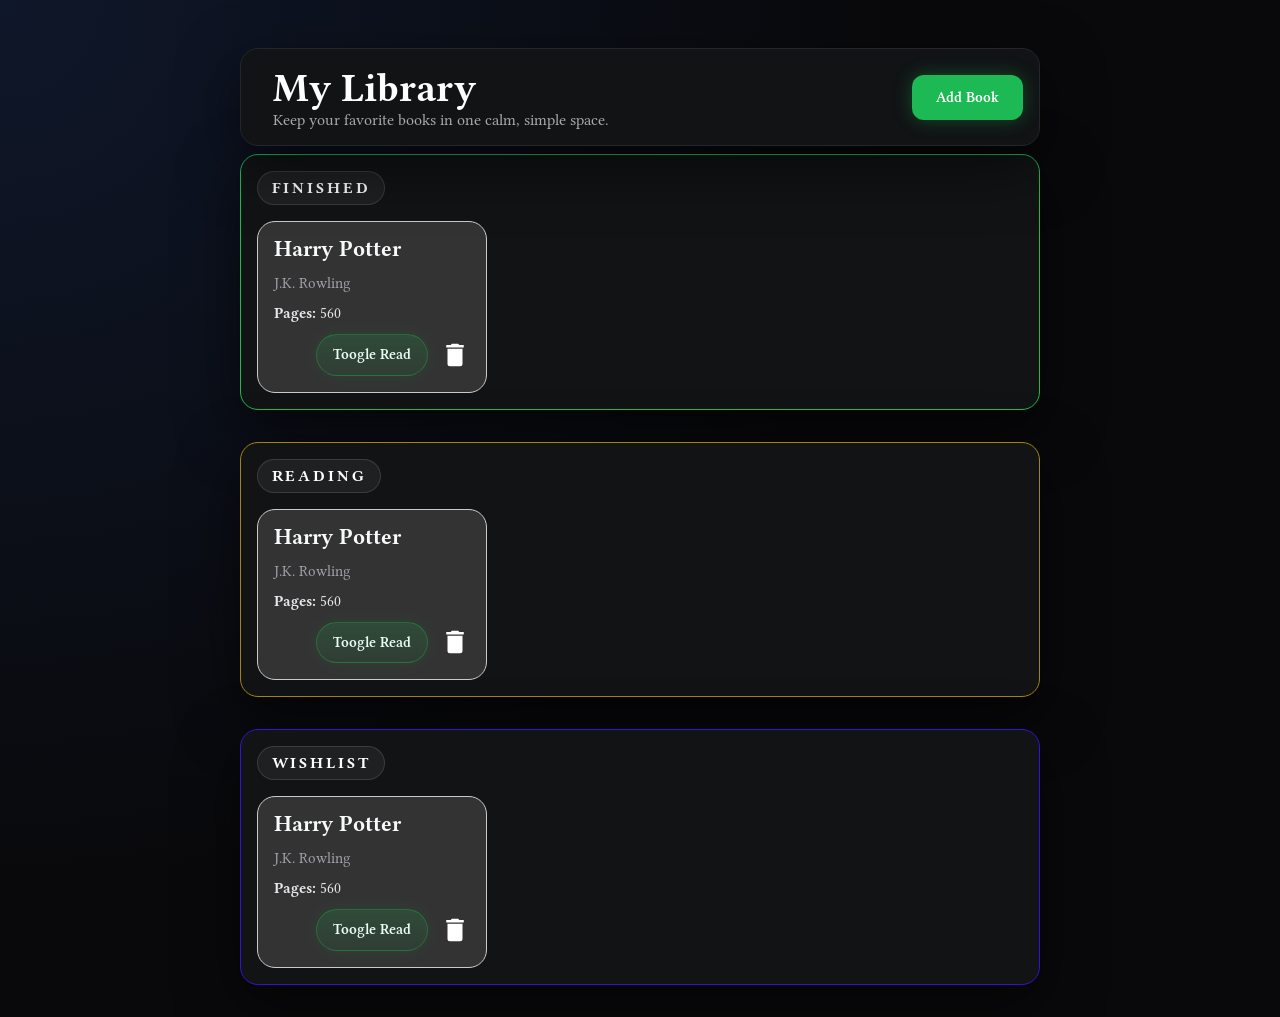
==== 08-library/index.html @ 4fbe8f48 "Made index and styles of the library project" ====
<!DOCTYPE html>
<html lang="en">
<head>
    <meta charset="UTF-8">
    <meta name="viewport" content="width=device-width, initial-scale=1.0">
    <title>My Library</title>
    <link rel="stylesheet" href="./style.css">
    <script src="./script.js" defer></script>
    <link rel="preconnect" href="https://fonts.googleapis.com">
    <link rel="preconnect" href="https://fonts.gstatic.com" crossorigin>
    <link href="https://fonts.googleapis.com/css2?family=Libertinus+Serif:wght@400;600;700&display=swap" rel="stylesheet">
</head>
<body>
    <div class="header">
        <div class = "divTitle">
            <p class="title">My Library</p>
            <p class="subtitle">Keep your favorite books in one calm, simple space.</p>
        </div>
        <div class= "addBook">
            <button command="show-input"> Add Book</button>
            <dialog id="favDialog">
                <form>
                    <p>
                        <label for="bookTitle">Book title</label>
                        <input id="bookTitle" name="bookTitle" type="text" />
                    </p>
                    <p>
                        <label for="bookAuthor">Author</label>
                        <input id="bookAuthor" name="bookAuthor" type="text" />
                    </p>
                    <p>
                        <label for="bookPages">Pages</label>
                        <input id="bookPages" name="bookPages" type="number" min="1" />
                    </p>
                    <p>
                        <label for="bookStatus">Status</label>
                        <select id="bookStatus" name="bookStatus">
                            <option value="finished">Finished</option>
                            <option value="reading">Reading</option>
                            <option value="wishlist">Wishlist</option>
                        </select>
                    </p>
                    <div>
                        <button value="cancel" formmethod="dialog">Cancel</button>
                        <button id="confirmBtn" value="default">Add book</button>
                    </div>
                </form>
            </dialog>
        </div>
    </div>

    <div class="finished">
        <p> Finished </p>
        <div>
            <h2> Harry Potter </h2>
            <p class="bookAuthor">J.K. Rowling</p>
            <p class="bookPages"><span class="pagesLabel">Pages:</span> 560</p>
            <div class="buttonsBook">
                <button> Toogle Read </button>
                <button class="deleteButton" type="button" aria-label="Delete book">
                    <img src="./images/delete/delete.svg" alt="delete icon" class="deleteDefault">
                    <img src="./images/delete/delete-hover.svg" alt="delete hover icon" class="deleteHover">
                </button>
            </div>
        </div>
    </div>

    <div class="reading">
        <p> Reading </p>
        <div>
            <h2> Harry Potter </h2>
            <p class="bookAuthor">J.K. Rowling</p>
            <p class="bookPages"><span class="pagesLabel">Pages:</span> 560</p>
            <div class="buttonsBook">
                <button> Toogle Read </button>
                <button class="deleteButton" type="button" aria-label="Delete book">
                    <img src="./images/delete/delete.svg" alt="delete icon" class="deleteDefault">
                    <img src="./images/delete/delete-hover.svg" alt="delete hover icon" class="deleteHover">
                </button>
            </div>
        </div>
    </div>

    <div class="wishlist">
        <p> Wishlist </p>
        <div>
            <h2> Harry Potter </h2>
            <p class="bookAuthor">J.K. Rowling</p>
            <p class="bookPages"><span class="pagesLabel">Pages:</span> 560</p>
            <div class="buttonsBook">
                <button> Toogle Read </button>
                <button class="deleteButton" type="button" aria-label="Delete book">
                    <img src="./images/delete/delete.svg" alt="delete icon" class="deleteDefault">
                    <img src="./images/delete/delete-hover.svg" alt="delete hover icon" class="deleteHover">
                </button>
            </div>
        </div>
    </div>
</body>
</html>
---- 08-library/style.css ----
*{
    margin: 0;
    padding: 0;
    box-sizing: border-box;
}

body {
    min-height: 100vh;
    font-family: "Libertinus Serif", serif;
    padding: 1.5rem 15rem 2rem;
    background:
    radial-gradient(circle at top left,#0f172a 0%,#09090b 55%),
    radial-gradient(circle at bottom right,#0a0f1e 0%,#050505 60%);
}

button,
input,
textarea,
select {
    font: inherit;
}

.header {
    position: sticky;
    top: 3rem;
    z-index: 10;
    background: #111315;
    border: 1px solid #23262d;
    border-radius: 18px;
    overflow: hidden;
    box-shadow: 0 20px 60px rgba(0, 0, 0, .55);
    display: flex;
    justify-content: space-between;
    align-items: center;
    padding: 1rem;
}

.addBook > button {
    border: none;
    padding: 14px 24px;
    border-radius: 12px;
    cursor: pointer;
    font-size: 15px;
    font-weight: 600;
    color: white;
    background: #1DB954;
    transition: .2s;
    box-shadow: 0 0 18px rgba(29, 185, 84, .35);

}

#favDialog {
    position: fixed;
    top: 50%;
    left: 50%;
    transform: translate(-50%, -50%);
    border: 1px solid #23262d;
    border-radius: 20px;
    padding: 0;
    background: transparent;
    color: #f8fafc;
    box-shadow: 0 30px 80px rgba(0, 0, 0, .65);
}

#favDialog::backdrop {
    background: rgba(2, 6, 23, .72);
    backdrop-filter: blur(6px);
}

#favDialog form {
    min-width: min(92vw, 420px);
    padding: 1.25rem;
    border-radius: 20px;
    background: linear-gradient(180deg, #111315, #0b0d10);
    display: flex;
    flex-direction: column;
    gap: 1rem;
}

#favDialog form p {
    display: flex;
    flex-direction: column;
    gap: .45rem;
}

#favDialog label {
    color: #d1d5db;
    font-size: .95rem;
    font-weight: 600;
}

#favDialog input,
#favDialog select {
    width: 100%;
    border: 1px solid #2b3038;
    border-radius: 12px;
    background: #171a1f;
    color: #f8fafc;
    padding: .8rem .9rem;
    outline: none;
    transition: border-color .2s ease, box-shadow .2s ease, transform .2s ease;
}

#favDialog input:focus,
#favDialog select:focus {
    border-color: rgba(29, 185, 84, .75);
    box-shadow: 0 0 0 3px rgba(29, 185, 84, .15);
}

#favDialog form > div {
    display: flex;
    justify-content: flex-end;
    gap: .75rem;
    margin-top: .25rem;
}

#favDialog form > div button {
    border: 0;
    border-radius: 999px;
    padding: .7rem 1rem;
    cursor: pointer;
    font-weight: 700;
    transition: transform .2s ease, box-shadow .2s ease, background .2s ease;
}

#favDialog form > div button[value="cancel"] {
    background: #23262d;
    color: #e5e7eb;
}

#favDialog form > div button[value="default"] {
    background: #1DB954;
    color: #ffffff;
    box-shadow: 0 0 18px rgba(29, 185, 84, .25);
}

#favDialog form > div button:hover {
    transform: translateY(-1px);
}

.divTitle{
    padding-left: 1rem;
}

.title {
    font-weight: 700;
    color: white;
    font-size: 2.5rem;
}

.subtitle{
    font-weight: 150;
    color: rgb(168, 168, 168);
    font-size: 1rem;
    
}

.finished,
.reading,
.wishlist {
    margin-top: 2rem;
    background: #111315;
    box-shadow: 0 20px 60px rgba(0, 0, 0, .55);
    display: flex;
    flex-direction: column;
    align-items: flex-start;
    gap: 1rem;
    border-radius: 18px;
    padding: 1rem;
}

.finished {
    border: 1px solid #1DB954;
}

.reading {
    border: 1px solid #a88211;
}

.wishlist {
    border: 1px solid #3114d7;
}

.finished > p,
.reading > p,
.wishlist > p {
    color: #ffffff;
    font-size: 1rem;
    font-weight: 700;
    letter-spacing: .18em;
    text-transform: uppercase;
    background: rgba(255, 255, 255, .06);
    border: 1px solid rgba(255, 255, 255, .12);
    padding: .45rem .85rem;
    border-radius: 999px;
}

.finished > div,
.reading > div,
.wishlist > div {
    border: 1px solid #cacaca;
    background-color: #333;
    border-radius: 1rem;
    padding: 1rem;
    display: flex;
    flex-direction: column;
    gap: 0.75rem;
    color: #f3f4f6;
    min-width: 30%;
    max-width: 45%;
}

.finished > div > h2,
.reading > div > h2,
.wishlist > div > h2 {
    color: #f8fafc;
    font-size: 1.35rem;
    font-weight: 700;
    line-height: 1.1;
}

.bookAuthor {
    color: #a1a1aa;
    font-size: 0.95rem;
}

.bookPages {
    color: #e5e7eb;
    font-size: 0.95rem;
    font-weight: 400;
}

.pagesLabel {
    font-weight: 700;
}

.buttonsBook {
    display: flex;
    align-items: center;
    gap: 0.75rem;
    justify-content: flex-end;
    width: 100%;
}

.buttonsBook > button:not(.deleteButton) {
    border: 1px solid rgba(29, 185, 84, 0.35);
    background: linear-gradient(180deg, rgba(29, 185, 84, 0.18), rgba(29, 185, 84, 0.08));
    color: #ecfdf3;
    padding: 0.7rem 1rem;
    border-radius: 999px;
    font-size: 0.92rem;
    font-weight: 600;
    cursor: pointer;
    transition: transform 0.2s ease, background 0.2s ease, border-color 0.2s ease, box-shadow 0.2s ease;
    box-shadow: 0 0 16px rgba(29, 185, 84, 0.12);
}

.buttonsBook > button:not(.deleteButton):hover {
    transform: translateY(-1px);
    background: linear-gradient(180deg, rgba(29, 185, 84, 0.28), rgba(29, 185, 84, 0.14));
    border-color: rgba(29, 185, 84, 0.55);
    box-shadow: 0 0 18px rgba(29, 185, 84, 0.2);
}

.finished > :is(p, div),
.reading > :is(p, div),
.wishlist > :is(p, div) {
    border-radius: inherit;
}

.finished > div,
.reading > div,
.wishlist > div {
    min-width: 30%;
    max-width: 45%;
}

.finished > div > :is(h2, .bookAuthor, .bookPages),
.reading > div > :is(h2, .bookAuthor, .bookPages),
.wishlist > div > :is(h2, .bookAuthor, .bookPages) {
    margin: 0;
}

.deleteButton {
    position: relative;
    width: 30px;
    height: 30px;
    border: 0;
    padding: 0;
    background: transparent;
    cursor: pointer;
}

.deleteButton img {
    position: absolute;
    inset: 0;
    width: 100%;
    height: 100%;
    transition: opacity 0.2s ease, filter 0.2s ease;
}

.deleteDefault {
    opacity: 1;
    filter: brightness(0) invert(1);
}

.deleteHover{
    opacity: 0;
    filter: brightness(0) saturate(100%) invert(22%) sepia(99%) saturate(7415%) hue-rotate(358deg) brightness(96%) contrast(118%);
}

.deleteButton:hover .deleteDefault {
    opacity: 0;
}

.deleteButton:hover .deleteHover{
    opacity: 1;
}
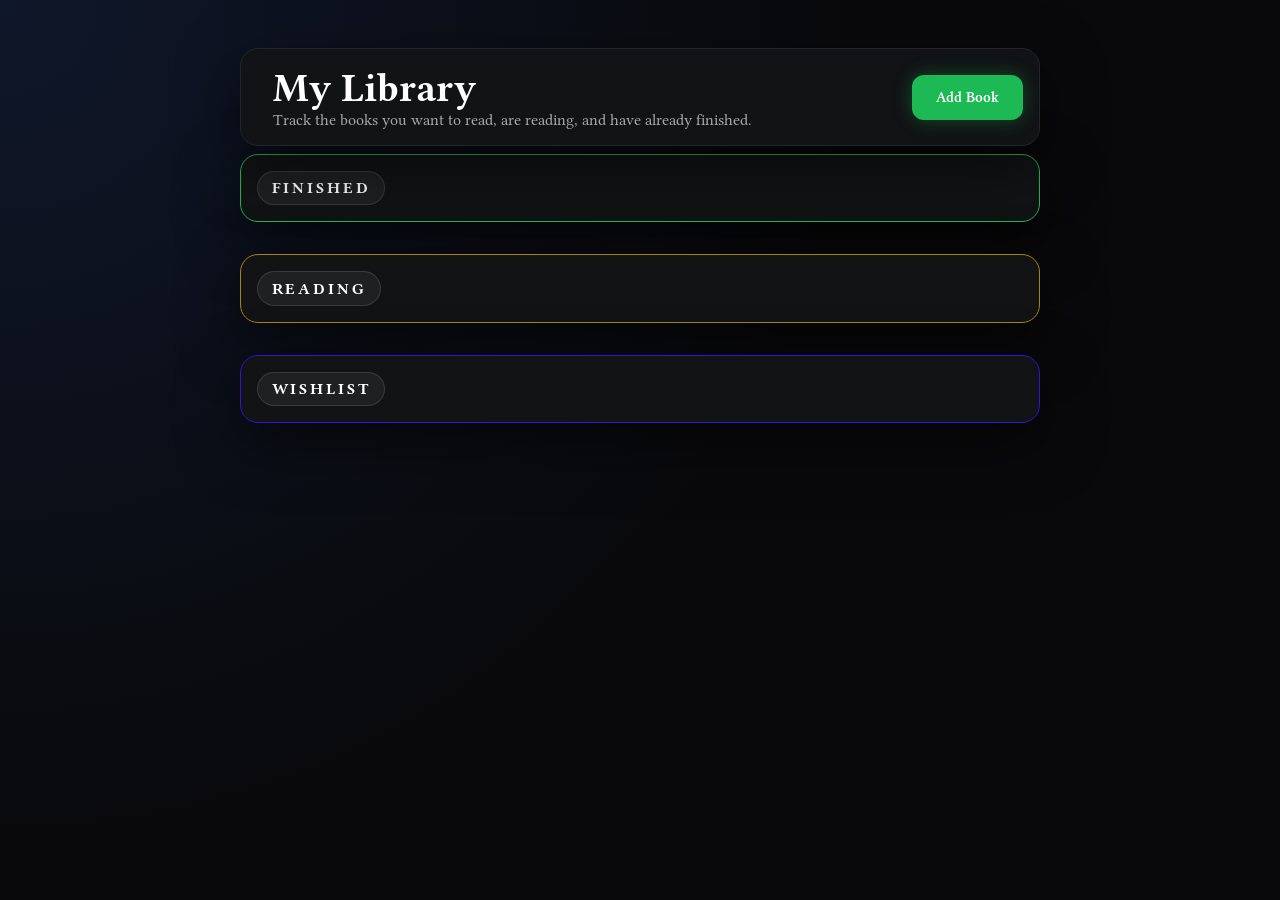
==== commit 07dc01bf: "Update library project" ====
--- a/08-library/index.html
+++ b/08-library/index.html
@@ -14,7 +14,7 @@
     <div class="header">
         <div class = "divTitle">
             <p class="title">My Library</p>
-            <p class="subtitle">Keep your favorite books in one calm, simple space.</p>
+            <p class="subtitle">Track the books you want to read, are reading, and have already finished.</p>
         </div>
         <div class= "addBook">
             <button command="show-input"> Add Book</button>
@@ -22,7 +22,7 @@
                 <form>
                     <p>
                         <label for="bookTitle">Book title</label>
-                        <input id="bookTitle" name="bookTitle" type="text" />
+                        <input id="bookTitle" name="bookTitle" type="text" required />
                     </p>
                     <p>
                         <label for="bookAuthor">Author</label>
@@ -30,7 +30,7 @@
                     </p>
                     <p>
                         <label for="bookPages">Pages</label>
-                        <input id="bookPages" name="bookPages" type="number" min="1" />
+                        <input id="bookPages" name="bookPages" type="number" min="1" required />
                     </p>
                     <p>
                         <label for="bookStatus">Status</label>
@@ -51,50 +51,14 @@
 
     <div class="finished">
         <p> Finished </p>
-        <div>
-            <h2> Harry Potter </h2>
-            <p class="bookAuthor">J.K. Rowling</p>
-            <p class="bookPages"><span class="pagesLabel">Pages:</span> 560</p>
-            <div class="buttonsBook">
-                <button> Toogle Read </button>
-                <button class="deleteButton" type="button" aria-label="Delete book">
-                    <img src="./images/delete/delete.svg" alt="delete icon" class="deleteDefault">
-                    <img src="./images/delete/delete-hover.svg" alt="delete hover icon" class="deleteHover">
-                </button>
-            </div>
-        </div>
     </div>
 
     <div class="reading">
         <p> Reading </p>
-        <div>
-            <h2> Harry Potter </h2>
-            <p class="bookAuthor">J.K. Rowling</p>
-            <p class="bookPages"><span class="pagesLabel">Pages:</span> 560</p>
-            <div class="buttonsBook">
-                <button> Toogle Read </button>
-                <button class="deleteButton" type="button" aria-label="Delete book">
-                    <img src="./images/delete/delete.svg" alt="delete icon" class="deleteDefault">
-                    <img src="./images/delete/delete-hover.svg" alt="delete hover icon" class="deleteHover">
-                </button>
-            </div>
-        </div>
     </div>
 
     <div class="wishlist">
         <p> Wishlist </p>
-        <div>
-            <h2> Harry Potter </h2>
-            <p class="bookAuthor">J.K. Rowling</p>
-            <p class="bookPages"><span class="pagesLabel">Pages:</span> 560</p>
-            <div class="buttonsBook">
-                <button> Toogle Read </button>
-                <button class="deleteButton" type="button" aria-label="Delete book">
-                    <img src="./images/delete/delete.svg" alt="delete icon" class="deleteDefault">
-                    <img src="./images/delete/delete-hover.svg" alt="delete hover icon" class="deleteHover">
-                </button>
-            </div>
-        </div>
     </div>
 </body>
 </html>
